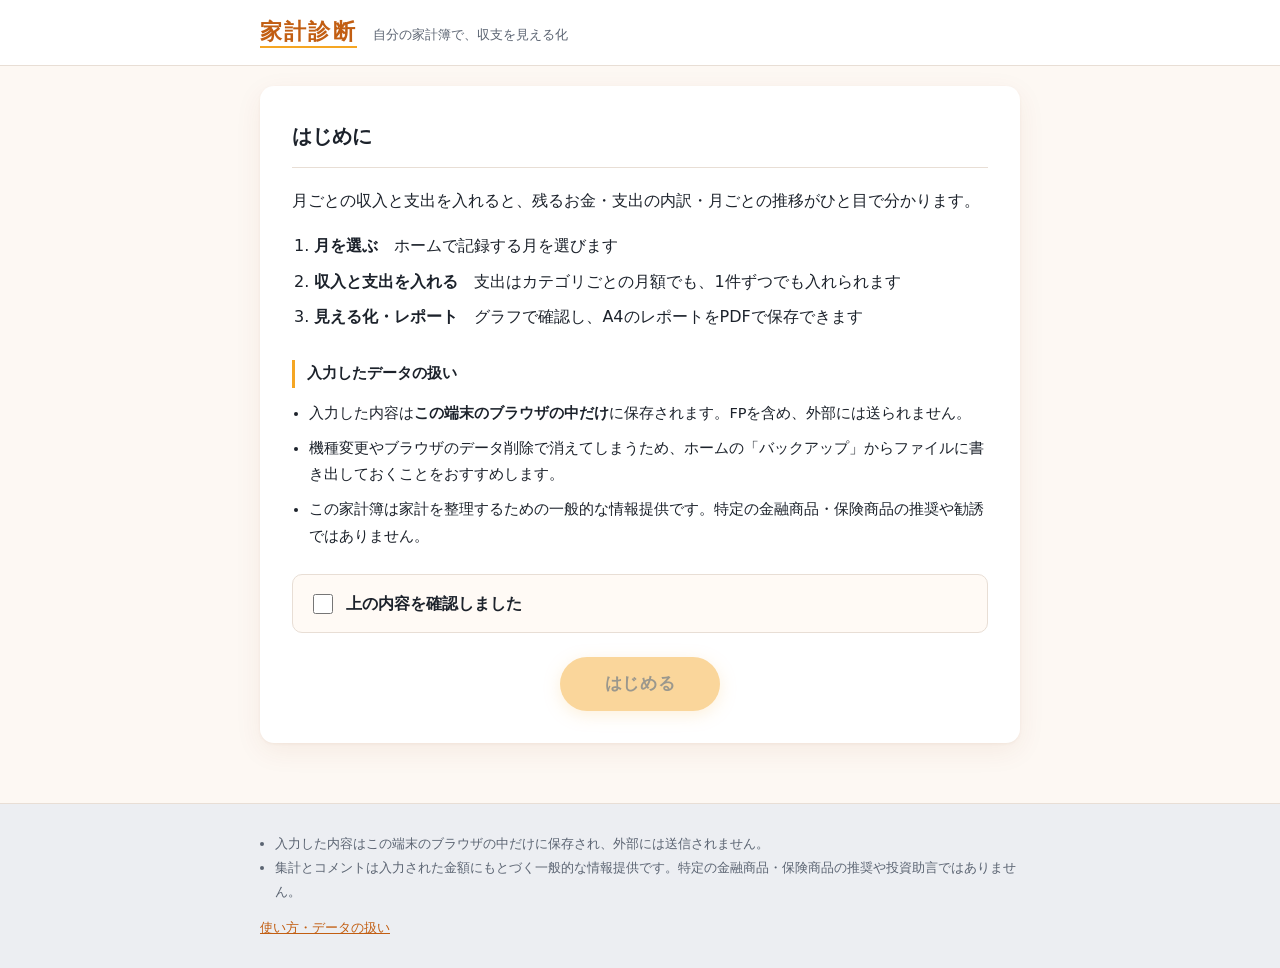
==== index.html @ c2bca1d4 "家計診断 第1段（手入力・見える化・レポート・バックアップ）" ====
<!doctype html>
<html lang="ja">
<head>
  <meta charset="utf-8">
  <meta name="viewport" content="width=device-width, initial-scale=1">
  <meta name="robots" content="noindex">
  <title>家計診断</title>
  <link rel="stylesheet" href="css/style.css">
</head>
<body>
  <header class="site-header">
    <div class="wrap header-inner">
      <a class="logo" href="#" data-go="home"><span class="logo-mark">家計診断</span></a>
      <p class="tagline">自分の家計簿で、収支を見える化</p>
    </div>
  </header>

  <main>
    <!-- ①はじめに -->
    <section id="view-intro" class="view" hidden>
      <div class="wrap">
        <div class="card">
          <h2>はじめに</h2>
          <p class="lead">月ごとの収入と支出を入れると、残るお金・支出の内訳・月ごとの推移がひと目で分かります。</p>
          <ol class="howto">
            <li><strong>月を選ぶ</strong>　ホームで記録する月を選びます</li>
            <li><strong>収入と支出を入れる</strong>　支出はカテゴリごとの月額でも、1件ずつでも入れられます</li>
            <li><strong>見える化・レポート</strong>　グラフで確認し、A4のレポートをPDFで保存できます</li>
          </ol>

          <h3 class="sub-head">入力したデータの扱い</h3>
          <ul class="plain-list">
            <li>入力した内容は<strong>この端末のブラウザの中だけ</strong>に保存されます。FPを含め、外部には送られません。</li>
            <li>機種変更やブラウザのデータ削除で消えてしまうため、ホームの「バックアップ」からファイルに書き出しておくことをおすすめします。</li>
            <li>この家計簿は家計を整理するための一般的な情報提供です。特定の金融商品・保険商品の推奨や勧誘ではありません。</li>
          </ul>

          <label class="agree">
            <input type="checkbox" id="agree-check">
            <span>上の内容を確認しました</span>
          </label>
          <div class="center">
            <button type="button" class="btn btn-primary btn-lg" id="btn-start" disabled>はじめる</button>
          </div>
        </div>
      </div>
    </section>

    <!-- ②ホーム -->
    <section id="view-home" class="view" hidden>
      <div class="wrap">
        <div class="month-nav">
          <button type="button" class="month-btn" id="month-prev" aria-label="前の月">‹</button>
          <p class="month-label" id="month-label"></p>
          <button type="button" class="month-btn" id="month-next" aria-label="次の月">›</button>
        </div>

        <div class="card summary-card">
          <div class="summary-grid" id="home-summary"></div>
        </div>

        <div class="menu-grid">
          <button type="button" class="menu-btn" data-go="income"><span class="menu-no">1</span>収入を入れる</button>
          <button type="button" class="menu-btn" data-go="expense"><span class="menu-no">2</span>支出を入れる</button>
          <button type="button" class="menu-btn" data-go="charts"><span class="menu-no">3</span>グラフで見る</button>
          <button type="button" class="menu-btn" data-go="report"><span class="menu-no">4</span>レポートを作る</button>
        </div>

        <div class="card">
          <h2>バックアップ</h2>
          <div id="backup-alert"></div>
          <p class="footnote" id="backup-last"></p>
          <div class="backup-actions">
            <button type="button" class="btn btn-ghost" id="btn-export">ファイルに書き出す</button>
            <label class="btn btn-ghost file-btn">ファイルから読み込む<input type="file" id="import-file" accept="application/json,.json"></label>
          </div>
          <p class="footnote">書き出したファイルには家計簿の中身が入っています。他の人に送ったり、共有の場所に置いたりしないでください。</p>
        </div>
      </div>
    </section>

    <!-- ③収入 -->
    <section id="view-income" class="view" hidden>
      <div class="wrap">
        <div class="card">
          <h2><span id="income-month"></span>の収入</h2>
          <p class="note">手取りの金額（税金・社会保険料が引かれたあとの金額）を、月額で入れてください。</p>
          <div id="income-fields"></div>
          <div class="field-total">収入の合計 <strong id="income-total">0円</strong></div>
          <div class="sub-actions">
            <button type="button" class="btn btn-ghost btn-sm" id="btn-copy-income">先月と同じ内容を入れる</button>
          </div>
          <div class="step-nav">
            <button type="button" class="btn btn-ghost" data-go="home">ホームへ</button>
            <button type="button" class="btn btn-primary" data-go="expense">支出を入れる</button>
          </div>
        </div>
      </div>
    </section>

    <!-- ④支出 -->
    <section id="view-expense" class="view" hidden>
      <div class="wrap">
        <div class="card">
          <h2><span id="expense-month"></span>の支出</h2>
          <p class="note">カテゴリごとに月額で入れるか、「1件ずつ」を開いて明細を足していきます。<br>カテゴリの合計＝<strong>月額（明細以外の分）＋明細の合計</strong>です。同じ支出を両方に入れないようにご注意ください。</p>
          <div id="expense-list"></div>
          <div class="field-total">支出の合計 <strong id="expense-total">0円</strong></div>
          <div class="sub-actions">
            <button type="button" class="btn btn-ghost btn-sm" id="btn-copy-fixed">先月の固定費をコピー</button>
          </div>
          <div class="step-nav">
            <button type="button" class="btn btn-ghost" data-go="home">ホームへ</button>
            <button type="button" class="btn btn-primary" data-go="charts">グラフで見る</button>
          </div>
        </div>
      </div>
    </section>

    <!-- ⑥見える化 -->
    <section id="view-charts" class="view" hidden>
      <div class="wrap">
        <div class="month-nav">
          <button type="button" class="month-btn" data-shift="-1" aria-label="前の月">‹</button>
          <p class="month-label" data-month-label></p>
          <button type="button" class="month-btn" data-shift="1" aria-label="次の月">›</button>
        </div>
        <div id="charts-body"></div>
        <div class="step-nav">
          <button type="button" class="btn btn-ghost" data-go="home">ホームへ</button>
          <button type="button" class="btn btn-primary" data-go="report">レポートを作る</button>
        </div>
      </div>
    </section>

    <!-- ⑦レポート -->
    <section id="view-report" class="view" hidden>
      <div class="wrap">
        <div class="report-actions">
          <button type="button" class="btn btn-ghost" data-go="home">ホームへ</button>
          <button type="button" class="btn btn-primary" id="btn-print">PDFで保存（印刷）</button>
        </div>
        <p class="note screen-only">「PDFで保存」を押すと印刷の画面が開きます。送信先・プリンターで「PDFに保存」を選んでください。</p>
        <div id="report-body"></div>
      </div>
    </section>
  </main>

  <footer class="site-footer">
    <div class="wrap">
      <ul class="disclaimer">
        <li>入力した内容はこの端末のブラウザの中だけに保存され、外部には送信されません。</li>
        <li>集計とコメントは入力された金額にもとづく一般的な情報提供です。特定の金融商品・保険商品の推奨や投資助言ではありません。</li>
      </ul>
      <p class="footer-links"><a href="#" data-go="intro">使い方・データの扱い</a></p>
    </div>
  </footer>

  <div class="toast" id="toast" role="status" aria-live="polite"></div>

  <script src="js/calc.js"></script>
  <script src="js/chart.js"></script>
  <script src="js/store.js"></script>
  <script src="js/app.js"></script>
</body>
</html>
---- css/style.css ----
@charset "UTF-8";
/**
 * 家計診断 — スタイル
 *
 * 配色・部品は d-ai-fp/css/style.css（FP提案資料と揃えたオレンジ基調）から移植。
 * 数字は等幅寄りの字形で揃え、読み間違いを防ぐ。
 */

:root {
  /* --- 基調色（提案資料と共通のオレンジ） --- */
  --primary: #c25e12;
  --primary-dark: #8a3e08;
  --primary-light: #f5a623;
  --primary-tint: rgba(194, 94, 18, 0.08);

  --ink: #1c222b;
  --ink-soft: #5b6472;
  --line: #e8ded5;
  --bg: #fdf8f3;
  --white: #ffffff;
  --ok: #2e7d46;
  --warn: #b3261e;
  --alert: #d9822b;
  --radius: 14px;
  --shadow: 0 1px 3px rgba(138, 62, 8, 0.06), 0 8px 28px rgba(138, 62, 8, 0.07);
  --font-sans: "Hiragino Kaku Gothic ProN", "Yu Gothic Medium", "Noto Sans JP", system-ui, sans-serif;
  --font-serif: "Hiragino Mincho ProN", "Yu Mincho", "Noto Serif JP", serif;
  --font-num: "SF Mono", "Roboto Mono", ui-monospace, monospace;
}

* { box-sizing: border-box; }
html { -webkit-text-size-adjust: 100%; }
[hidden] { display: none !important; }

body {
  margin: 0;
  font-family: var(--font-sans);
  font-size: 16px;
  line-height: 1.85;
  color: var(--ink);
  background: var(--bg);
  font-feature-settings: "palt";
}

.wrap { width: min(760px, calc(100% - 32px)); margin-inline: auto; }
strong { font-weight: 700; }
.ok { color: var(--ok); }
.warn { color: var(--warn); }
.center { text-align: center; }
main { padding-bottom: 40px; }

/* ---------- ヘッダー ---------- */

.site-header {
  background: var(--white);
  border-bottom: 1px solid var(--line);
  position: sticky;
  top: 0;
  z-index: 10;
}

.header-inner { display: flex; align-items: baseline; gap: 16px; padding: 12px 0; }

.logo { text-decoration: none; color: var(--primary); }

.logo-mark {
  font-family: var(--font-serif);
  font-size: 22px;
  font-weight: 700;
  letter-spacing: 0.1em;
  border-bottom: 2px solid var(--primary-light);
  padding-bottom: 2px;
}

.tagline { margin: 0; font-size: 12.5px; color: var(--ink-soft); }

/* ---------- ボタン ---------- */

.btn {
  display: inline-block;
  padding: 12px 26px;
  border: 1px solid transparent;
  border-radius: 999px;
  font-family: inherit;
  font-size: 15px;
  font-weight: 600;
  letter-spacing: 0.04em;
  cursor: pointer;
  text-decoration: none;
  text-align: center;
  transition: transform 0.15s ease, background 0.15s ease;
}

.btn:hover { transform: translateY(-1px); }
.btn:disabled { opacity: 0.45; cursor: not-allowed; transform: none; }
.btn-lg { padding: 15px 44px; font-size: 16.5px; }
.btn-sm { padding: 8px 18px; font-size: 13.5px; }

.btn-primary {
  background: var(--primary-light);
  color: #241c05;
  box-shadow: 0 4px 16px rgba(245, 166, 35, 0.35);
}

.btn-primary:hover { background: #e0a94f; }

.btn-ghost { background: var(--white); border-color: var(--line); color: var(--ink-soft); }

/* ---------- カード・文章 ---------- */

.card {
  background: var(--white);
  border-radius: var(--radius);
  box-shadow: var(--shadow);
  padding: 32px;
  margin: 20px 0;
}

.card h2 {
  font-family: var(--font-serif);
  font-size: 20px;
  margin: 0 0 18px;
  padding-bottom: 12px;
  border-bottom: 1px solid var(--line);
  font-weight: 600;
}

.lead { margin: 0 0 16px; }

.sub-head {
  font-size: 15px;
  margin: 28px 0 12px;
  padding-left: 12px;
  border-left: 3px solid var(--primary-light);
}

.note {
  margin: 0 0 20px;
  padding: 12px 16px;
  background: #fdf4ec;
  border-left: 3px solid var(--primary);
  font-size: 13.5px;
  color: var(--ink-soft);
}

.note-alert { border-left-color: var(--alert); color: var(--ink); }

.footnote { margin: 14px 0 0; font-size: 12.5px; line-height: 1.8; color: var(--ink-soft); }
.empty { margin: 0; color: var(--ink-soft); font-size: 14px; }

.howto { margin: 0 0 8px; padding-left: 1.4em; }
.howto li { margin-bottom: 6px; }
.plain-list { margin: 0; padding-left: 1.2em; font-size: 14.5px; }
.plain-list li { margin-bottom: 8px; }

.agree {
  display: flex;
  align-items: center;
  gap: 10px;
  margin: 24px 0;
  padding: 14px 16px;
  border: 1px solid var(--line);
  border-radius: 10px;
  background: #fffaf5;
  font-weight: 600;
  cursor: pointer;
}

.agree input { width: 20px; height: 20px; accent-color: var(--primary); }

/* ---------- 月の切り替え ---------- */

.month-nav { display: flex; align-items: center; justify-content: center; gap: 18px; margin: 24px 0 0; }

.month-label { margin: 0; font-family: var(--font-serif); font-size: 22px; font-weight: 600; min-width: 8em; text-align: center; }

.month-btn {
  width: 44px;
  height: 44px;
  border-radius: 50%;
  border: 1px solid var(--line);
  background: var(--white);
  color: var(--primary);
  font-size: 24px;
  line-height: 1;
  cursor: pointer;
}

/* ---------- 収支の3つの数字 ---------- */

.summary-card { padding: 24px; }
.summary-grid { display: grid; grid-template-columns: repeat(3, 1fr); gap: 12px; }
.summary-grid > .empty { grid-column: 1 / -1; }

.tile { background: #fffaf5; border: 1px solid var(--line); border-radius: 10px; padding: 14px 16px; }
.tile-main { background: var(--primary-tint); border-color: rgba(194, 94, 18, 0.25); }
.tile-label { margin: 0 0 4px; font-size: 12.5px; color: var(--ink-soft); }
.tile-value { margin: 0; font-family: var(--font-num); font-size: 21px; font-weight: 600; line-height: 1.3; }
.tile-note { margin: 2px 0 0; font-size: 12px; color: var(--ink-soft); }

/* ---------- ホームのメニュー ---------- */

.menu-grid { display: grid; grid-template-columns: repeat(2, 1fr); gap: 12px; }

.menu-btn {
  display: flex;
  align-items: center;
  gap: 12px;
  padding: 18px 20px;
  border: 1px solid var(--line);
  border-radius: 12px;
  background: var(--white);
  box-shadow: var(--shadow);
  font-family: inherit;
  font-size: 16px;
  font-weight: 600;
  color: var(--ink);
  cursor: pointer;
  text-align: left;
}

.menu-no {
  display: inline-grid;
  place-items: center;
  width: 28px;
  height: 28px;
  border-radius: 50%;
  background: var(--primary);
  color: var(--white);
  font-family: var(--font-num);
  font-size: 14px;
  flex-shrink: 0;
}

.backup-actions { display: flex; flex-wrap: wrap; gap: 10px; margin-top: 12px; }
.file-btn { position: relative; overflow: hidden; }
.file-btn input { position: absolute; inset: 0; opacity: 0; cursor: pointer; }

/* ---------- 入力欄 ---------- */

.field {
  display: grid;
  grid-template-columns: minmax(0, 1fr) 200px;
  gap: 16px;
  align-items: center;
  padding: 14px 0;
  border-bottom: 1px solid var(--line);
}

.field > label { font-size: 14.5px; font-weight: 600; line-height: 1.6; }
.field > label small { display: block; font-size: 12.5px; font-weight: 400; color: var(--ink-soft); }

.input-unit { display: flex; align-items: center; gap: 8px; }
.unit { font-size: 13px; color: var(--ink-soft); white-space: nowrap; }

input[type="number"],
input[type="text"],
input[type="date"] {
  width: 100%;
  padding: 10px 12px;
  border: 1px solid var(--line);
  border-radius: 8px;
  font-family: var(--font-num);
  font-size: 16px; /* 16px未満だと iPhone で入力時に拡大されてしまう */
  color: var(--ink);
  background: var(--white);
}

input[type="number"] { text-align: right; }
input[type="text"] { font-family: var(--font-sans); }
input:focus { outline: 2px solid var(--primary-light); outline-offset: 1px; border-color: transparent; }

.field-total {
  margin-top: 16px;
  text-align: right;
  font-size: 14px;
  color: var(--ink-soft);
}

.field-total strong { margin-left: 8px; font-family: var(--font-num); font-size: 22px; color: var(--primary); }

.sub-actions { margin-top: 12px; text-align: right; }

.step-nav { display: flex; justify-content: space-between; gap: 12px; margin-top: 28px; }

/* ---------- 支出のカテゴリ ---------- */

.cat { padding: 14px 0; border-bottom: 1px solid var(--line); }

.cat-head { display: grid; grid-template-columns: minmax(0, 1fr) 200px; gap: 16px; align-items: center; }

.cat-name { display: flex; flex-wrap: wrap; align-items: center; gap: 4px 8px; }
.cat-label { font-size: 15px; font-weight: 600; }
.cat-name small { flex-basis: 100%; font-size: 12px; color: var(--ink-soft); line-height: 1.5; }

.tag {
  display: inline-block;
  padding: 1px 9px;
  border-radius: 999px;
  font-size: 11.5px;
  font-weight: 600;
  line-height: 1.7;
  margin-left: 6px;
  vertical-align: 1px;
}

.tag-btn { border: 1px solid transparent; font-family: inherit; cursor: pointer; margin-left: 0; }
.tag-fixed { background: var(--primary-tint); color: var(--primary); border-color: rgba(194, 94, 18, 0.25); }
.tag-var { background: #eef1f4; color: var(--ink-soft); border-color: #dde2e8; }

.cat-items { margin-top: 8px; }

.cat-items summary {
  display: flex;
  align-items: center;
  gap: 4px;
  font-size: 13px;
  color: var(--primary);
  cursor: pointer;
  list-style: none;
}

.cat-items summary::-webkit-details-marker { display: none; }
.cat-items summary::before { content: "＋"; font-size: 12px; margin-right: 2px; }
.cat-items[open] summary::before { content: "－"; }
.cat-total { margin-left: auto; color: var(--ink-soft); }
.cat-total b { font-family: var(--font-num); color: var(--ink); }

.items { display: grid; gap: 8px; margin: 10px 0; }

.item {
  display: grid;
  grid-template-columns: 150px minmax(0, 1fr) 150px 36px;
  gap: 8px;
  align-items: center;
  padding: 8px;
  background: #fffaf5;
  border-radius: 8px;
}

.item-del {
  width: 36px;
  height: 36px;
  border: 1px solid var(--line);
  border-radius: 50%;
  background: var(--white);
  color: var(--ink-soft);
  font-size: 18px;
  cursor: pointer;
}

/* ---------- 見える化 ---------- */

.bars { display: grid; gap: 12px; margin-top: 4px; }

.bar-row {
  display: grid;
  grid-template-columns: 170px 1fr 130px;
  align-items: center;
  gap: 12px;
  font-size: 13.5px;
}

.bar-label { color: var(--ink-soft); line-height: 1.5; }
.bar-label .tag { font-size: 10.5px; padding: 0 7px; }
.bar-track { position: relative; height: 14px; background: #f6ece2; border-radius: 7px; }
.bar-fill { height: 100%; background: var(--primary); border-radius: 7px; }
.bar-fill.is-var { background: var(--primary-light); }
.bar-value { font-family: var(--font-num); text-align: right; white-space: nowrap; }
.bar-value small { display: inline-block; width: 3.2em; font-size: 11px; color: var(--ink-soft); }

.split-bar { display: flex; height: 22px; border-radius: 11px; overflow: hidden; background: #f6ece2; }
.split-fixed { background: var(--primary); }
.split-var { background: var(--primary-light); }

.split-legend { display: flex; flex-wrap: wrap; gap: 6px 18px; margin-top: 10px; font-size: 13px; color: var(--ink-soft); }
.dot { display: inline-block; width: 10px; height: 10px; border-radius: 3px; margin-right: 6px; vertical-align: 0; }
.dot-fixed { background: var(--primary); }
.dot-var, .dot-income { background: var(--primary-light); }
.dash { display: inline-block; width: 18px; border-top: 2px dashed var(--ink-soft); margin-right: 6px; vertical-align: 4px; }

.chart-box { height: 240px; margin: 8px 0 0; }
.chart-box canvas { width: 100%; height: 100%; display: block; }

.comments { margin: 0; padding-left: 1.2em; }
.comments li { margin-bottom: 8px; }

/* ---------- レポート ---------- */

.report-actions { display: flex; justify-content: space-between; gap: 12px; margin: 24px 0 16px; }

.report-head {
  display: flex;
  flex-wrap: wrap;
  align-items: baseline;
  justify-content: space-between;
  gap: 4px 16px;
  border-bottom: 2px solid var(--primary);
  padding-bottom: 6px;
  margin-top: 8px;
}

.report-title { margin: 0; font-family: var(--font-serif); font-size: 22px; font-weight: 600; color: var(--primary); }
.report-meta { margin: 0; font-size: 13px; color: var(--ink-soft); }

.table-wrap { overflow-x: auto; margin-top: 18px; }
.report-table { width: 100%; border-collapse: collapse; font-size: 14px; }
.report-table th { text-align: left; font-size: 12.5px; font-weight: 600; color: var(--ink-soft); padding: 8px 10px; border-bottom: 1px solid var(--line); }
.report-table td { padding: 8px 10px; border-bottom: 1px solid var(--line); }
.report-table .num { text-align: right; font-family: var(--font-num); white-space: nowrap; }
.report-table tfoot td { font-weight: 700; border-top: 2px solid var(--line); }

/* ---------- フッター ---------- */

.site-footer { background: #eceef2; padding: 28px 0; border-top: 1px solid var(--line); }
.disclaimer { margin: 0; padding-left: 1.2em; font-size: 12.5px; line-height: 1.9; color: var(--ink-soft); }
.footer-links { margin: 12px 0 0; font-size: 13px; }
.footer-links a { color: var(--primary); }

/* ---------- 通知 ---------- */

.toast {
  position: fixed;
  left: 50%;
  bottom: 24px;
  transform: translate(-50%, 20px);
  width: max-content;
  max-width: calc(100% - 32px);
  padding: 12px 18px;
  border-radius: 10px;
  background: var(--ink);
  color: var(--white);
  font-size: 14px;
  opacity: 0;
  pointer-events: none;
  transition: opacity 0.2s ease, transform 0.2s ease;
  z-index: 20;
}

.toast.is-show { opacity: 1; transform: translate(-50%, 0); }

/* ---------- スマートフォン ---------- */

@media (max-width: 640px) {
  body { font-size: 15px; }
  .tagline { display: none; }
  .card { padding: 22px 18px; }
  .summary-card { padding: 16px; }
  .summary-grid { grid-template-columns: 1fr 1fr; gap: 8px; }
  .tile-main { grid-column: 1 / -1; }
  .tile-value { font-size: 19px; }
  .menu-grid { gap: 8px; }
  .menu-btn { padding: 14px; font-size: 14.5px; gap: 8px; }
  .field, .cat-head { grid-template-columns: 1fr; gap: 8px; }
  .item { grid-template-columns: 1fr 1fr 36px; }
  .item input[data-field="memo"] { grid-column: 1 / -1; grid-row: 2; }
  .item .input-unit { grid-column: 2; grid-row: 1; }
  .item-del { grid-column: 3; grid-row: 1; }
  .bar-row { grid-template-columns: 1fr auto; grid-template-areas: "label value" "track track"; gap: 4px 8px; }
  .bar-label { grid-area: label; }
  .bar-value { grid-area: value; }
  .bar-track { grid-area: track; }
  .step-nav .btn, .report-actions .btn { flex: 1; padding-inline: 12px; }
}

/* ---------- 印刷・PDF保存（レポート画面だけを紙にする） ---------- */

@media print {
  @page { size: A4 portrait; margin: 12mm; }

  body { background: var(--white); font-size: 10.5pt; line-height: 1.6; }

  /* 画面でしか意味のない要素は落とす */
  .site-header,
  .site-footer,
  .report-actions,
  .screen-only,
  .toast,
  .view:not(#view-report) { display: none !important; }

  .wrap { width: 100%; }

  .card {
    box-shadow: none;
    border: 1px solid var(--line);
    padding: 12px 14px;
    margin: 8px 0;
    break-inside: avoid;
  }

  .card h2 { font-size: 12pt; margin-bottom: 8px; padding-bottom: 5px; }
  .report-title { font-size: 15pt; }
  .tile-value { font-size: 14pt; }
  .bar-row { grid-template-columns: 150px 1fr 120px; font-size: 9.5pt; gap: 8px; }
  .report-table { font-size: 9.5pt; }
  .report-table td, .report-table th { padding: 4px 8px; }
  .chart-box { height: 200px; }

  /* 背景色を紙にも出す。指定がないとブラウザ既定で塗りが落ちる */
  .tile, .tag, .bar-track, .bar-fill, .split-bar, .split-fixed, .split-var, .dot {
    -webkit-print-color-adjust: exact;
    print-color-adjust: exact;
  }

  .footnote { font-size: 8pt; }
}
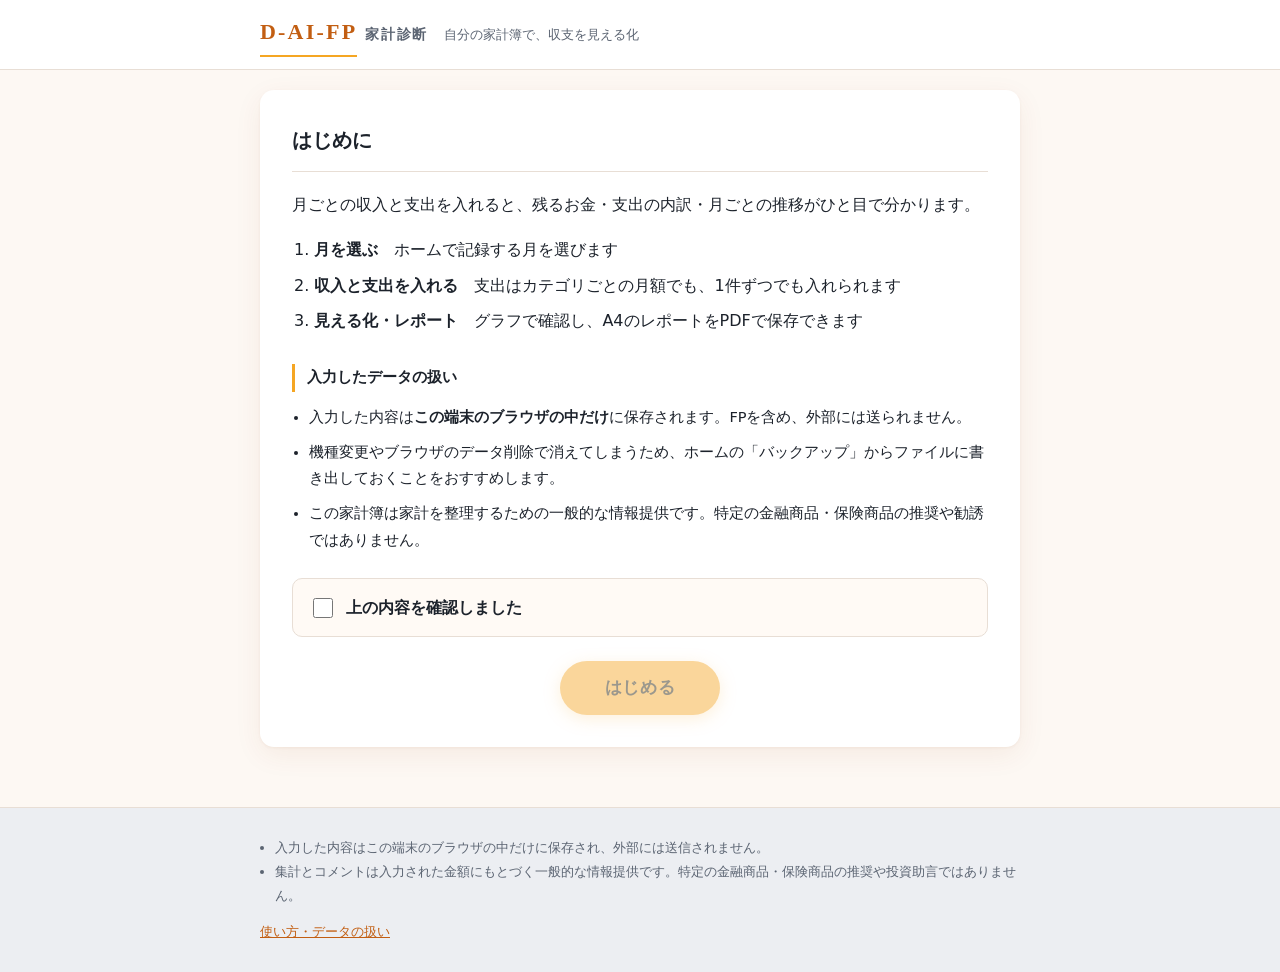
==== commit 6fd727f8: "サイト名をD-AI-FP（家計診断）に変更" ====
--- a/index.html
+++ b/index.html
@@ -4,16 +4,24 @@
   <meta charset="utf-8">
   <meta name="viewport" content="width=device-width, initial-scale=1">
   <meta name="robots" content="noindex">
-  <title>家計診断</title>
+  <title>D-AI-FP（家計診断）</title>
   <link rel="stylesheet" href="css/style.css">
 </head>
 <body>
   <header class="site-header">
     <div class="wrap header-inner">
-      <a class="logo" href="#" data-go="home"><span class="logo-mark">家計診断</span></a>
+      <a class="logo" href="#" data-go="home"><span class="logo-mark">D-AI-FP</span><span class="logo-text">家計診断</span></a>
       <p class="tagline">自分の家計簿で、収支を見える化</p>
     </div>
   </header>
+
+  <!-- LINEの中のブラウザで開いたときだけ出す案内 -->
+  <div class="line-notice" id="line-notice" hidden>
+    <div class="wrap">
+      <p><strong>LINEの中で開いています。</strong>LINEの中ではレポートのPDF保存ができません。また、入力した内容はブラウザごとに別々に保存されるため、<strong>最初から Safari や Chrome で開いて使う</strong>のがおすすめです。</p>
+      <a class="btn btn-primary btn-sm" id="btn-open-external" href="#">Safari・Chromeで開く</a>
+    </div>
+  </div>
 
   <main>
     <!-- ①はじめに -->
@@ -72,8 +80,9 @@
           <p class="footnote" id="backup-last"></p>
           <div class="backup-actions">
             <button type="button" class="btn btn-ghost" id="btn-export">ファイルに書き出す</button>
-            <label class="btn btn-ghost file-btn">ファイルから読み込む<input type="file" id="import-file" accept="application/json,.json"></label>
+            <label class="btn btn-ghost file-btn">ファイルから読み込む<input type="file" id="import-file"></label>
           </div>
+          <p class="footnote">書き出したファイルは、この画面の「ファイルから読み込む」で元に戻すための専用の形式です。ドライブなどで開くと「サポートされていないファイル」と表示されますが、正しく保存できています。</p>
           <p class="footnote">書き出したファイルには家計簿の中身が入っています。他の人に送ったり、共有の場所に置いたりしないでください。</p>
         </div>
       </div>
@@ -140,7 +149,7 @@
           <button type="button" class="btn btn-ghost" data-go="home">ホームへ</button>
           <button type="button" class="btn btn-primary" id="btn-print">PDFで保存（印刷）</button>
         </div>
-        <p class="note screen-only">「PDFで保存」を押すと印刷の画面が開きます。送信先・プリンターで「PDFに保存」を選んでください。</p>
+        <p class="note screen-only" id="print-help">「PDFで保存」を押すと印刷の画面が開きます。送信先・プリンターで「PDFに保存」を選んでください。</p>
         <div id="report-body"></div>
       </div>
     </section>
--- a/css/style.css
+++ b/css/style.css
@@ -504,3 +504,16 @@
 
   .footnote { font-size: 8pt; }
 }
+
+/* ---------- LINEの中のブラウザ向けの案内 ---------- */
+
+.line-notice { background: #fff4e0; border-bottom: 1px solid #f1d9b0; padding: 12px 0; font-size: 13.5px; }
+.line-notice p { margin: 0 0 8px; line-height: 1.7; }
+
+@media print {
+  .line-notice { display: none !important; }
+}
+
+/* ロゴ：D-AI-FP の後ろに「家計診断」を小さく添える */
+.logo { display: inline-flex; align-items: baseline; gap: 8px; }
+.logo-text { font-size: 14px; font-weight: 600; letter-spacing: 0.12em; color: var(--ink-soft); }
